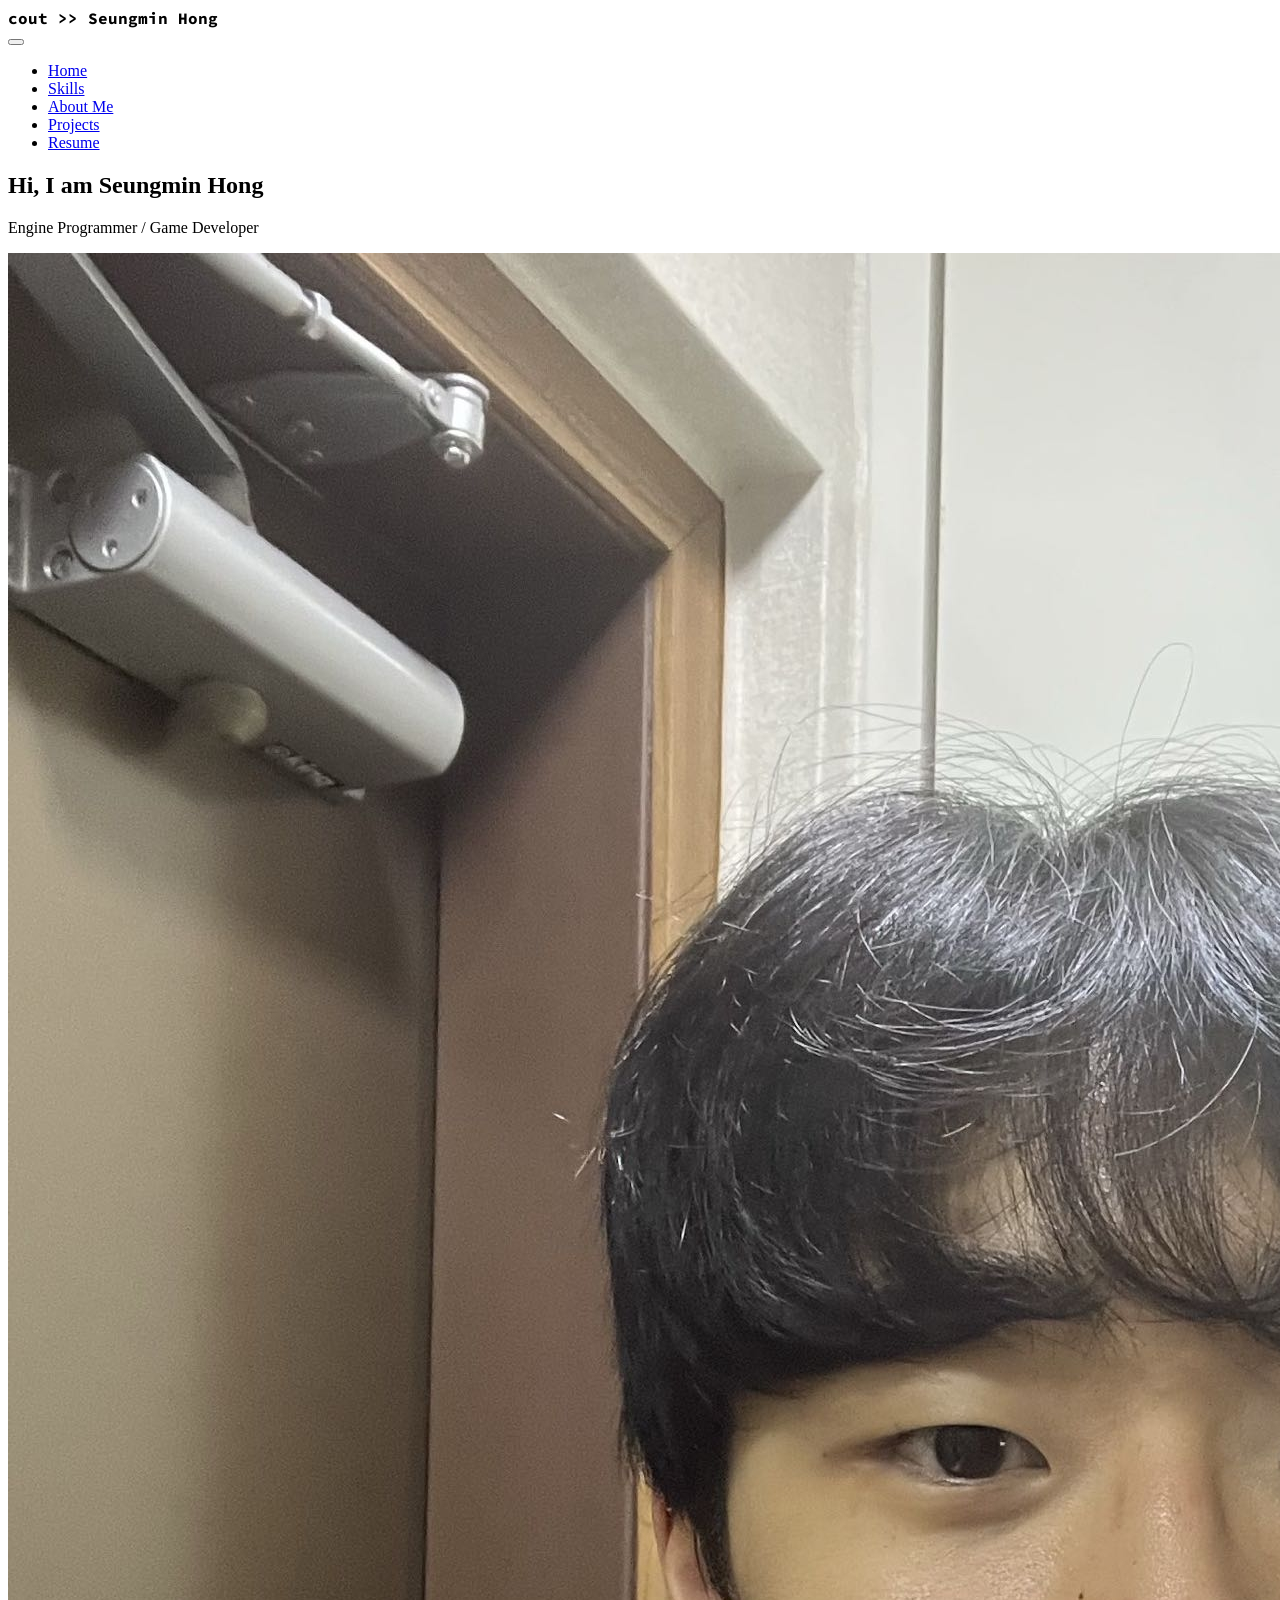
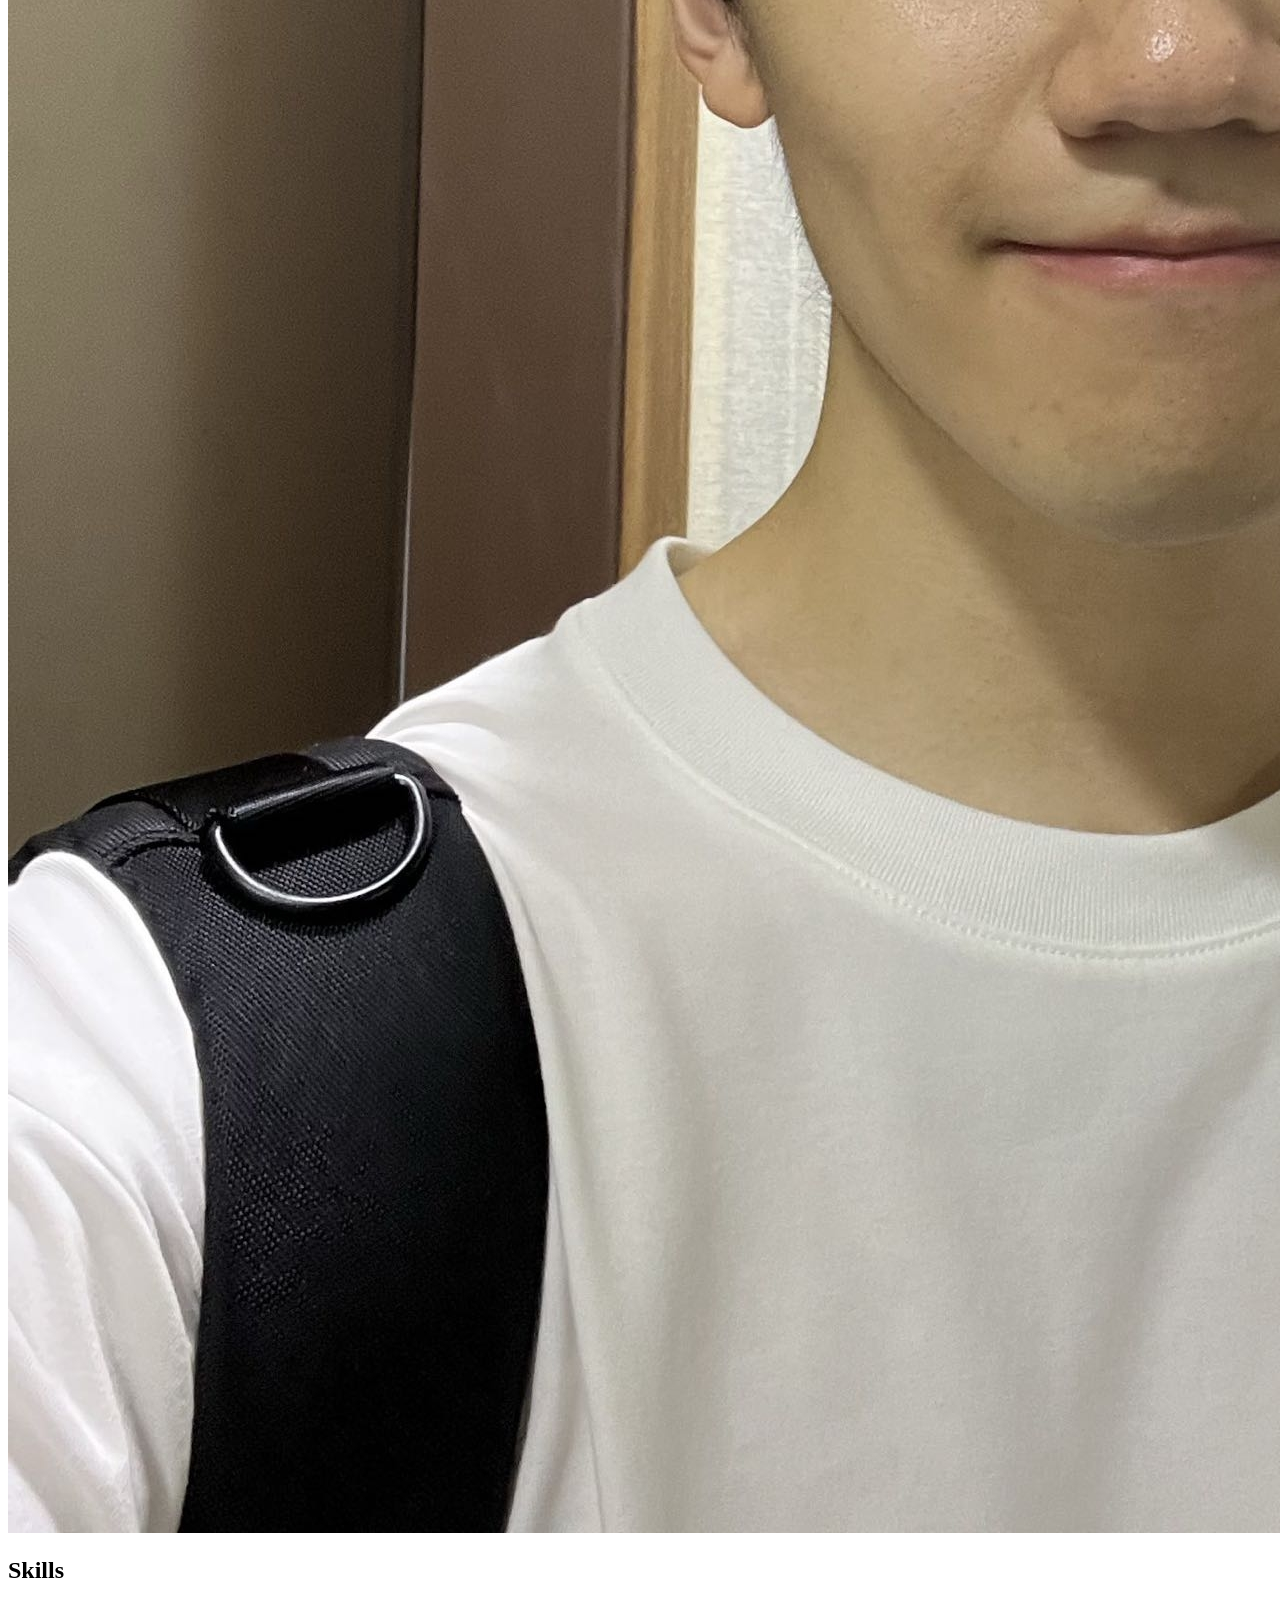
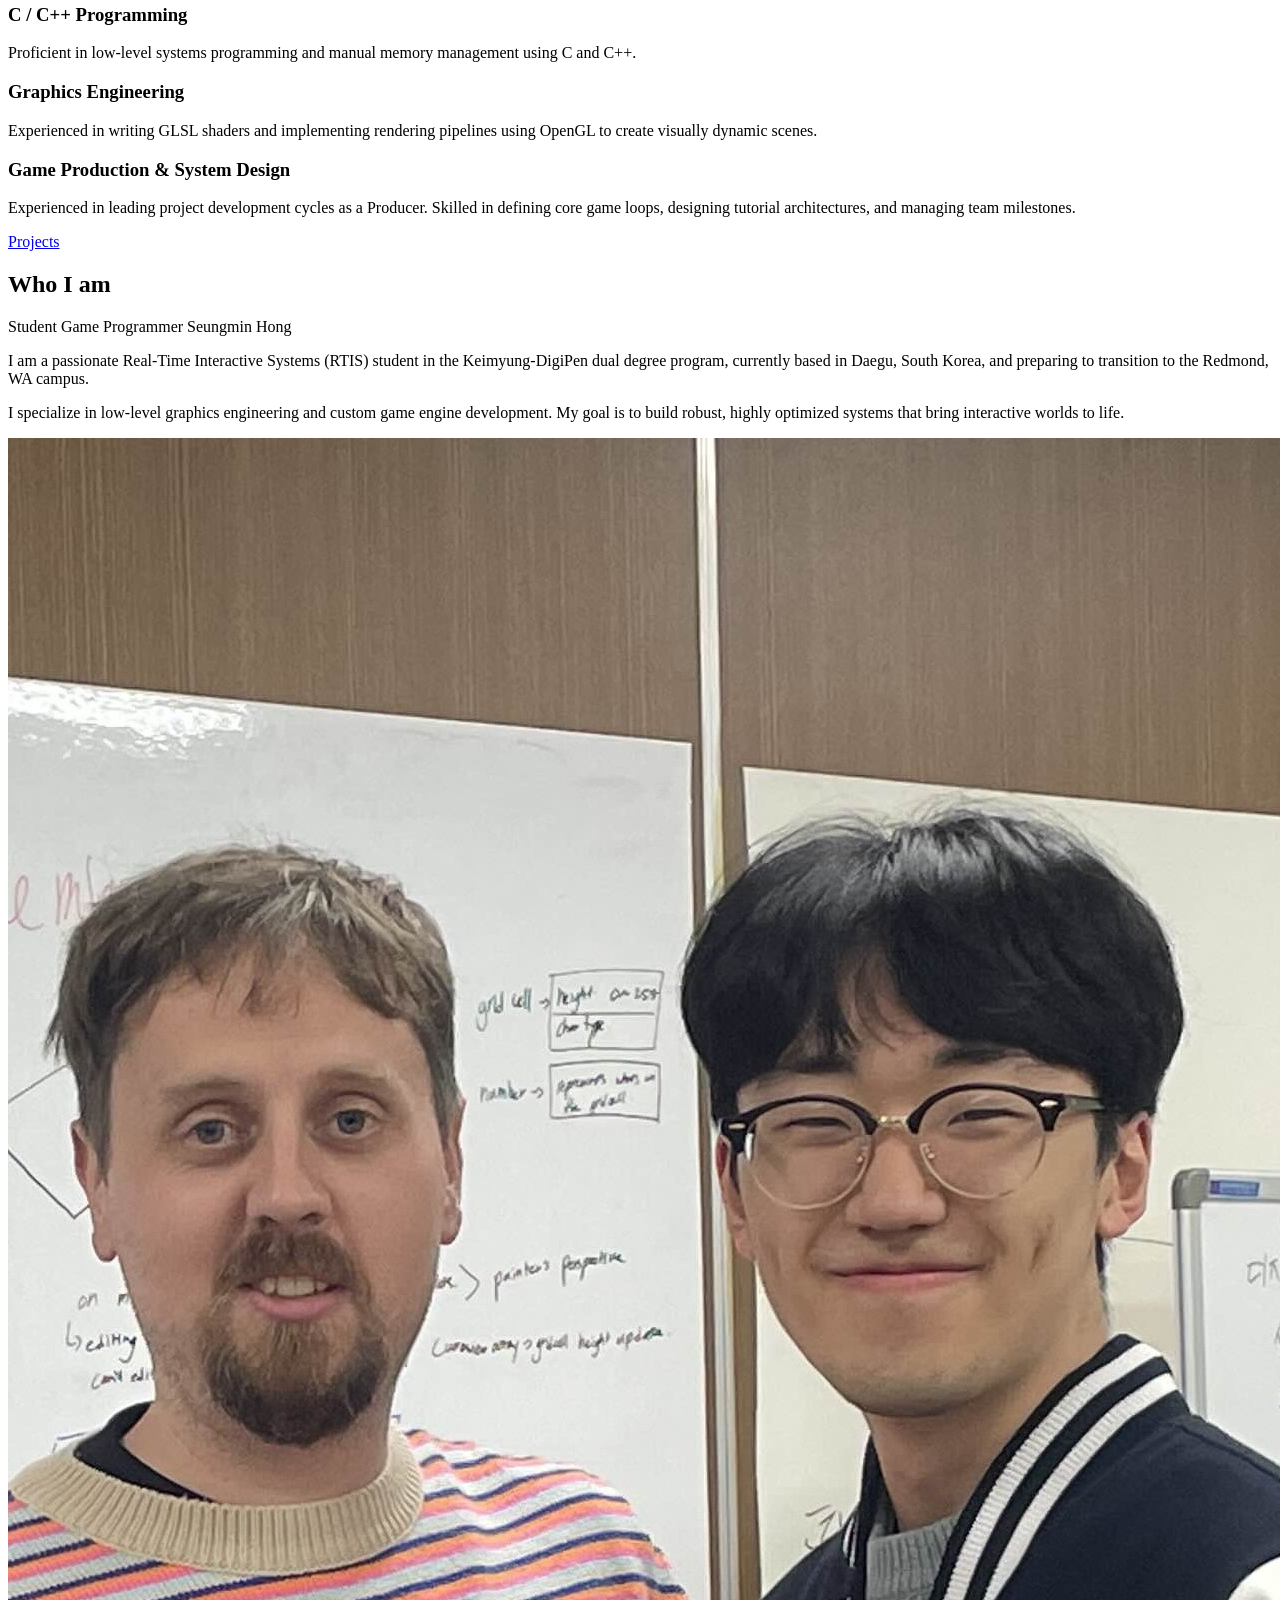
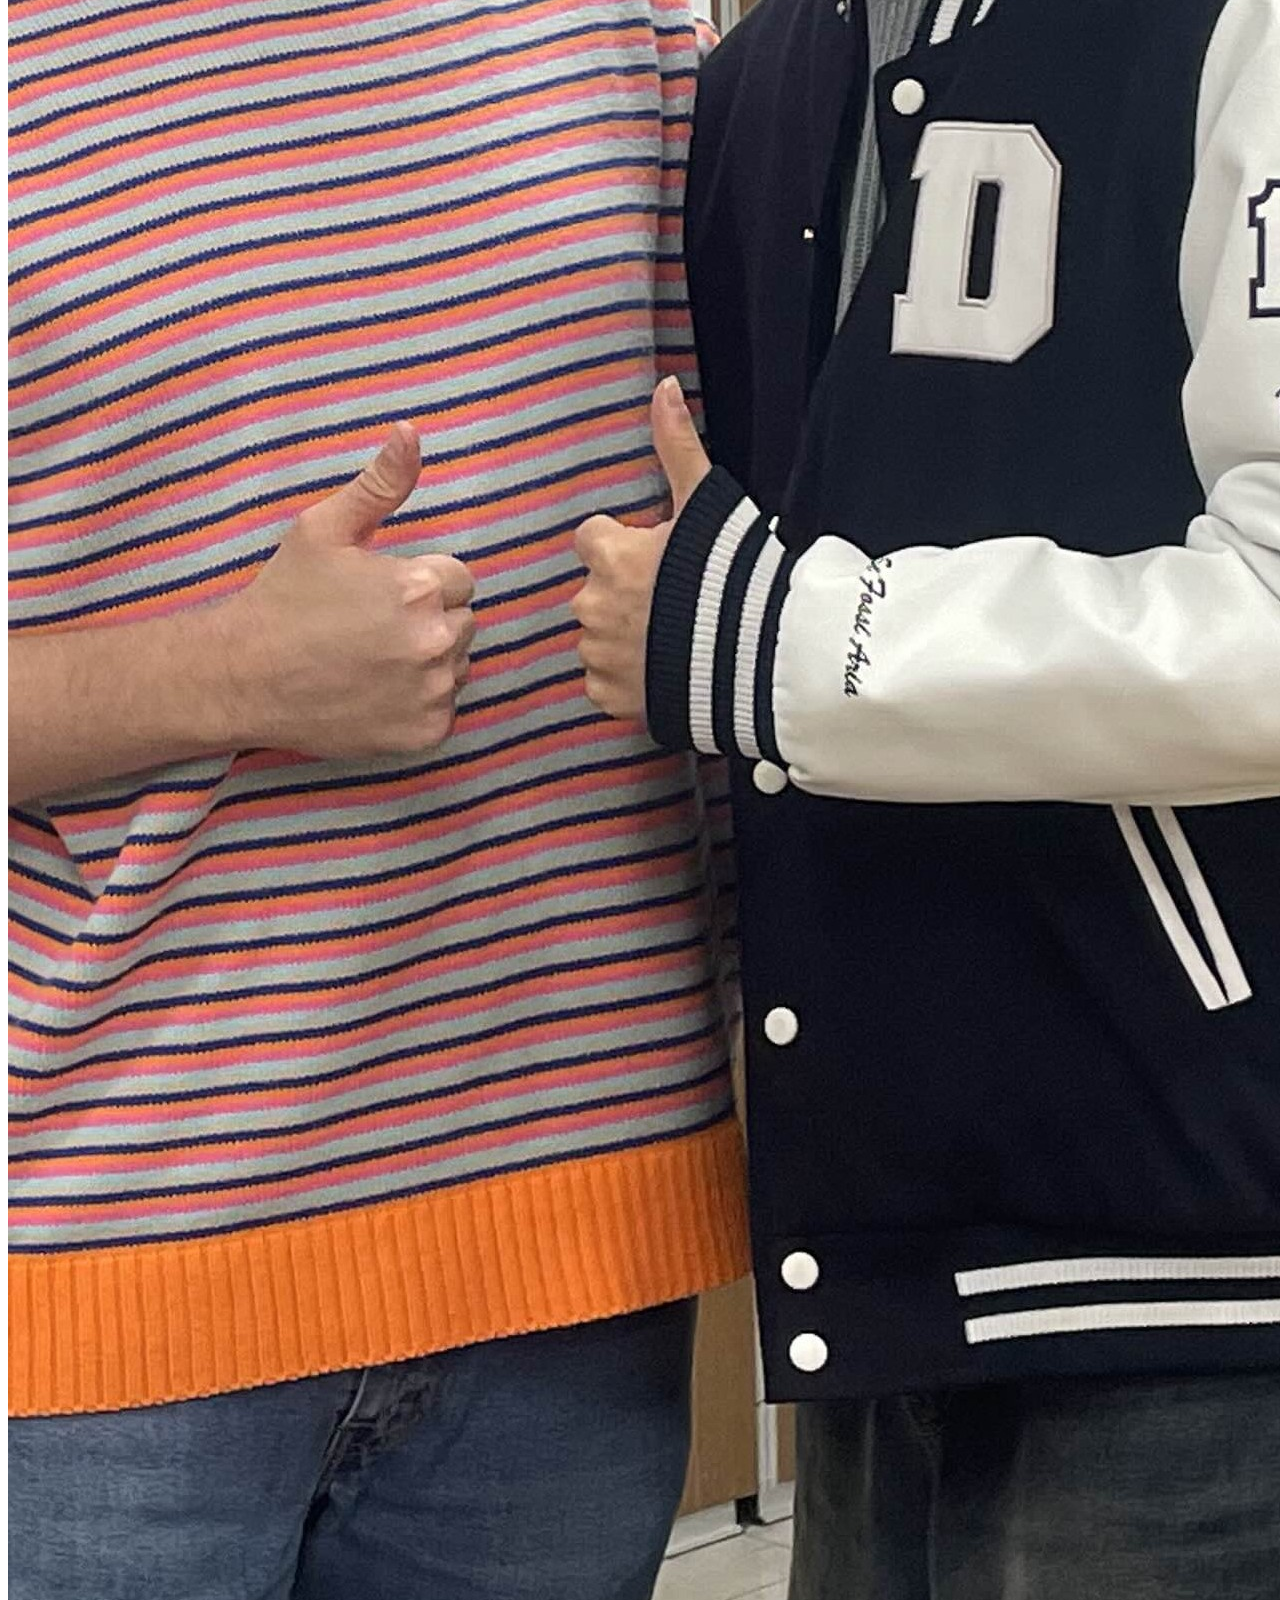
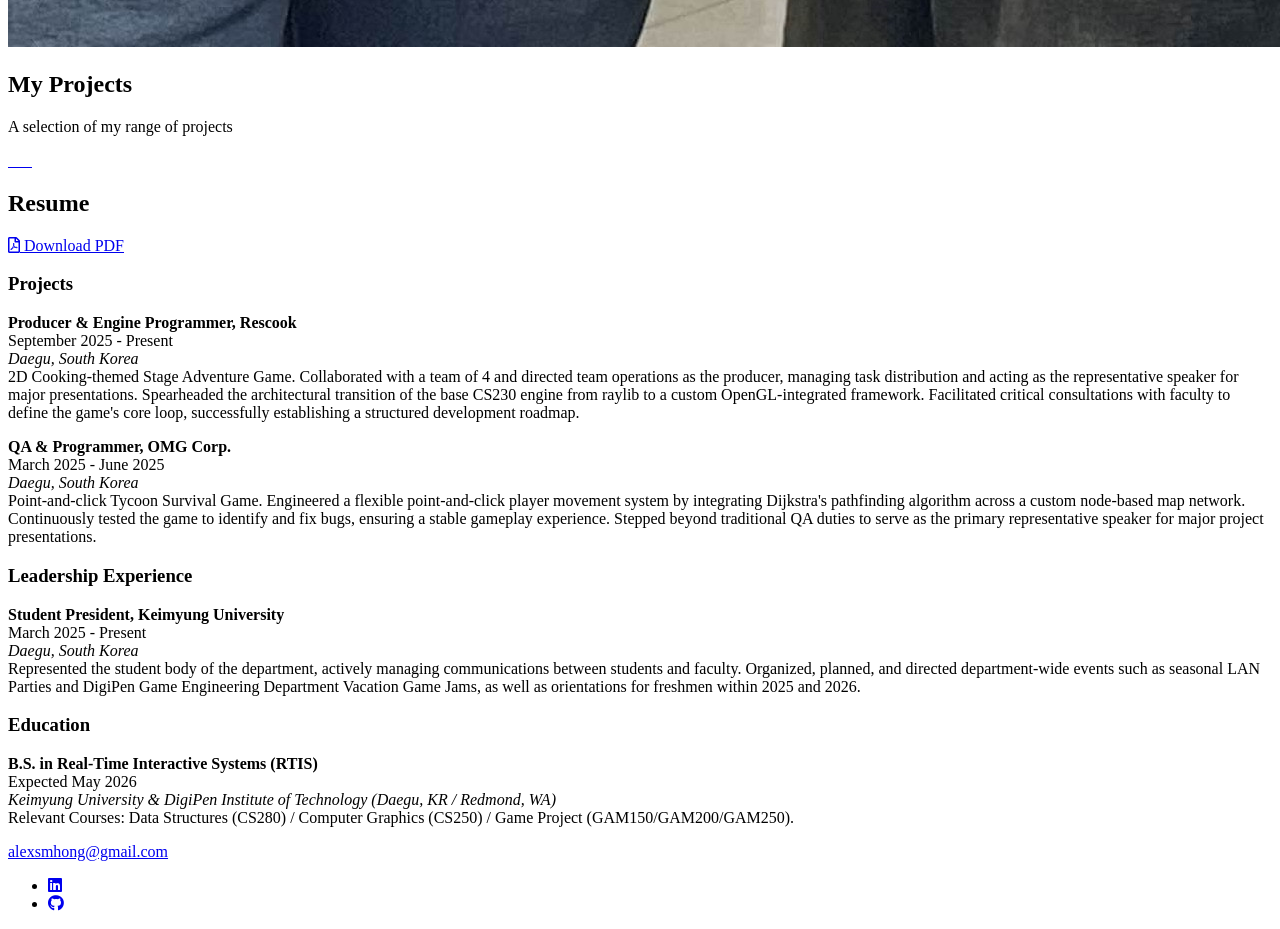
==== index.html @ ca01b5e2 "Portfolio Setup" ====
<!-- https://youtu.be/_xkSvufmjEs?si=mh-MXT2ZdUasYAYn&t=3416 -->
<!-- adobe.ly/2GAgF93 -->
<!-- https://scrimba.com/build-and-deploy-your-portfolio-c012 -->
<!DOCTYPE html>
<html lang="en">

<head>
    <meta charset="UTF-8">
    <link rel="icon" type="image/svg+xml" href="../img/face.jpg">

    <!-- Help auto scale for desktop & mobile -->
    <meta name="viewport" content="width=device-width, initial-scale=1.0" />
    <title>Seungmin Hong - Portfolio</title>

    <!-- Normalize the difference across browsers  https://necolas.github.io/normalize.css/ -->
    <link rel="stylesheet" href="external/normalize.css" />

    <link rel="stylesheet" href="https://cdnjs.cloudflare.com/ajax/libs/font-awesome/5.11.2/css/all.css"
        integrity="sha256-46qynGAkLSFpVbEBog43gvNhfrOj+BmwXdxFgVK/Kvc=" crossorigin="anonymous" />

    <!-- https://fonts.google.com/selection/embed -->
    <link rel="preconnect" href="https://fonts.googleapis.com" />
    <link rel="preconnect" href="https://fonts.gstatic.com" crossorigin />
    <link
        href="https://fonts.googleapis.com/css2?family=Source+Code+Pro:ital,wght@0,200..900;1,200..900&family=Source+Sans+3:ital,wght@0,200..900;1,200..900&display=swap"
        rel="stylesheet" />

    <link rel="stylesheet" href="css/style.css" />
</head>

<body>
    <header>
        <div class="logo">
            <span style="font-weight: bold; font-family: 'Source Code Pro', monospace;">cout >> Seungmin Hong</span>
        </div>
        <button class="nav-toggle" aria-label="toggle navigation">
            <span class="hamburger"></span>
        </button>
        <nav class="nav">
            <ul class="nav__list">
                <li class="nav__item"> <a href="#home" class="nav__link">Home</a> </li>
                <li class="nav__item"> <a href="#skills" class="nav__link">Skills</a> </li>
                <li class="nav__item"> <a href="#about" class="nav__link">About Me</a> </li>
                <li class="nav__item"> <a href="#projects" class="nav__link">Projects</a> </li>
                <li class="nav__item"> <a href="#resume" class="nav__link">Resume</a> </li>
            </ul>
        </nav>
    </header>

    <!-- Introduction -->

    <section class="intro" id="home">
        <h1 class="section__title section__title--intro">
            Hi, I am <strong>Seungmin Hong</strong>
        </h1>
        <p class="section__subtitle section__subtitle--intro">Engine Programmer / Game Developer</p>
        <img src="img/face.jpg" alt="a picture of Seungmin Hong" class="intro__img" />
    </section>

    <!-- My Services -->
    <section class="my-services" id="skills">
        <h2 class="section__title section__title--services">Skills</h2>
        <div class="services">
            <div class="service">
                <h3>C / C++ Programming</h3>
                <p>
                    Proficient in low-level systems programming and manual memory management using C and C++.
                </p>
            </div>

            <div class="service">
                <h3>Graphics Engineering</h3>
                <p>
                    Experienced in writing GLSL shaders and implementing rendering pipelines using OpenGL to create visually dynamic scenes.
                </p>
            </div>

            <div class="service">
                <h3>Game Production & System Design</h3>
                <p>
                    Experienced in leading project development cycles as a Producer. Skilled in defining core game loops, designing tutorial architectures, and managing team milestones.
                </p>
            </div>
        </div>

        <a href="#projects" class="btn">Projects</a>
    </section>

    <!-- About Me -->
    <section class="about-me" id="about">
        <h2 class="section__title section__title--about">Who I am</h2>
        <p class="section__subtitle section__subtitle--about">
            Student Game Programmer Seungmin Hong
        </p>

        <div class="about-me__body">
            <p>
                I am a passionate Real-Time Interactive Systems (RTIS) student in the Keimyung-DigiPen dual degree program, currently based in Daegu, South Korea, and preparing to transition to the Redmond, WA campus.
            </p>
            <p>
                I specialize in low-level graphics engineering and custom game engine development. My goal is to build robust, highly optimized systems that bring interactive worlds to life.
            </p>
        </div>
        <img src="img/tall.jpg" alt="picture of Seungmin Hong" class="about-me__img" />
    </section>

    <!-- My Portfolio -->
    <section class="my-projects" id="projects">
        <h2 class="section__title section__title--projects">My Projects</h2>
        <p class="section__subtitle section__subtitle--projects">
            A selection of my range of projects
        </p>
        <div class="portfolio">
            <a href="portfolio/01_hello.html" class="portfolio__item">
                <img src="img/portfolio_thumbnails/01_hello.jpg" alt="" class="portfolio__img" />
            </a>
            <a href="portfolio/02_meshes.html" class="portfolio__item">
                <img src="img/portfolio_thumbnails/02_meshes.jpg" alt="" class="portfolio__img" />
            </a>
            <a href="portfolio/03_fog.html" class="portfolio__item">
                <img src="img/portfolio_thumbnails/03_fog.jpg" alt="" class="portfolio__img" />
            </a>
            <a href="portfolio/04_toon.html" class="portfolio__item">
                <img src="img/portfolio_thumbnails/04_toon.jpg" alt="" class="portfolio__img" />
            </a>
            <a href="portfolio/05_shadow.html" class="portfolio__item">
                <img src="img/portfolio_thumbnails/05_shadow.jpg" alt="" class="portfolio__img" />
            </a>
            <a href="portfolio/06_value.html" class="portfolio__item">
                <img src="img/portfolio_thumbnails/06_value.jpg" alt="" class="portfolio__img" />
            </a>
            <a href="portfolio/07_gradient.html" class="portfolio__item">
                <img src="img/portfolio_thumbnails/07_gradient.jpg" alt="" class="portfolio__img" />
            </a>

        </div>
    </section>

    <!-- Resume Section -->
    <section class="my-resume" id="resume">
        <h2 class="section__title section__title--resume">Resume</h2>
        <a target="_blank" href="docs/Resume.pdf"><i class="far fa-file-pdf"></i> Download PDF</a>

        <div class="resume-section">
            <h3>Projects</h3>
            <div class="resume-item">
                <p>
                    <b>Producer & Engine Programmer, Rescook</b><br>
                    September 2025 - Present<br>
                    <em>Daegu, South Korea</em><br>
                    2D Cooking-themed Stage Adventure Game. Collaborated with a team of 4 and directed team operations as the producer, managing task distribution and acting as the representative speaker for major presentations. Spearheaded the architectural transition of the base CS230 engine from raylib to a custom OpenGL-integrated framework. Facilitated critical consultations with faculty to define the game's core loop, successfully establishing a structured development roadmap.
                </p>
            </div>
            <div class="resume-item">
                <p>
                    <b>QA & Programmer, OMG Corp.</b><br>
                    March 2025 - June 2025<br>
                    <em>Daegu, South Korea</em><br>
                    Point-and-click Tycoon Survival Game. Engineered a flexible point-and-click player movement system by integrating Dijkstra's pathfinding algorithm across a custom node-based map network. Continuously tested the game to identify and fix bugs, ensuring a stable gameplay experience. Stepped beyond traditional QA duties to serve as the primary representative speaker for major project presentations.
                </p>
            </div>

            <h3>Leadership Experience</h3>
            <div class="resume-item">
                <p>
                    <b>Student President, Keimyung University</b><br>
                    March 2025 - Present<br>
                    <em>Daegu, South Korea</em><br>
                    Represented the student body of the department, actively managing communications between students and faculty. Organized, planned, and directed department-wide events such as seasonal LAN Parties and DigiPen Game Engineering Department Vacation Game Jams, as well as orientations for freshmen within 2025 and 2026.
                </p>
            </div>

            <h3>Education</h3>
            <div class="resume-item">
                <p>
                    <b>B.S. in Real-Time Interactive Systems (RTIS)</b><br>
                    Expected May 2026<br>
                    <em>Keimyung University & DigiPen Institute of Technology (Daegu, KR / Redmond, WA)</em><br>
                    Relevant Courses: Data Structures (CS280) / Computer Graphics (CS250) / Game Project (GAM150/GAM200/GAM250).
                </p>
            </div>
        </div>
    </section>
    <!-- /Resume Section -->

    <!-- Footer -->
    <footer class="footer">
        <a href="mailto:alexsmhong@gmail.com" class="footer__link">alexsmhong@gmail.com</a>
        <ul class="social-list">
            <li class="social-list__item">
                <a class="social-list__link" href="https://www.linkedin.com/in/vipa-undefined-a0816b303/" target="_blank">
                    <i class="fab fa-linkedin"></i>
                </a>
            </li>
            <li class="social-list__item">
                <a class="social-list__link" href="https://github.com/vipav1pa" target="_blank">
                    <i class="fab fa-github"></i>
                </a>
            </li>
        </ul>
    </footer>

    <script src="js/index.js"></script>
</body>

</html>
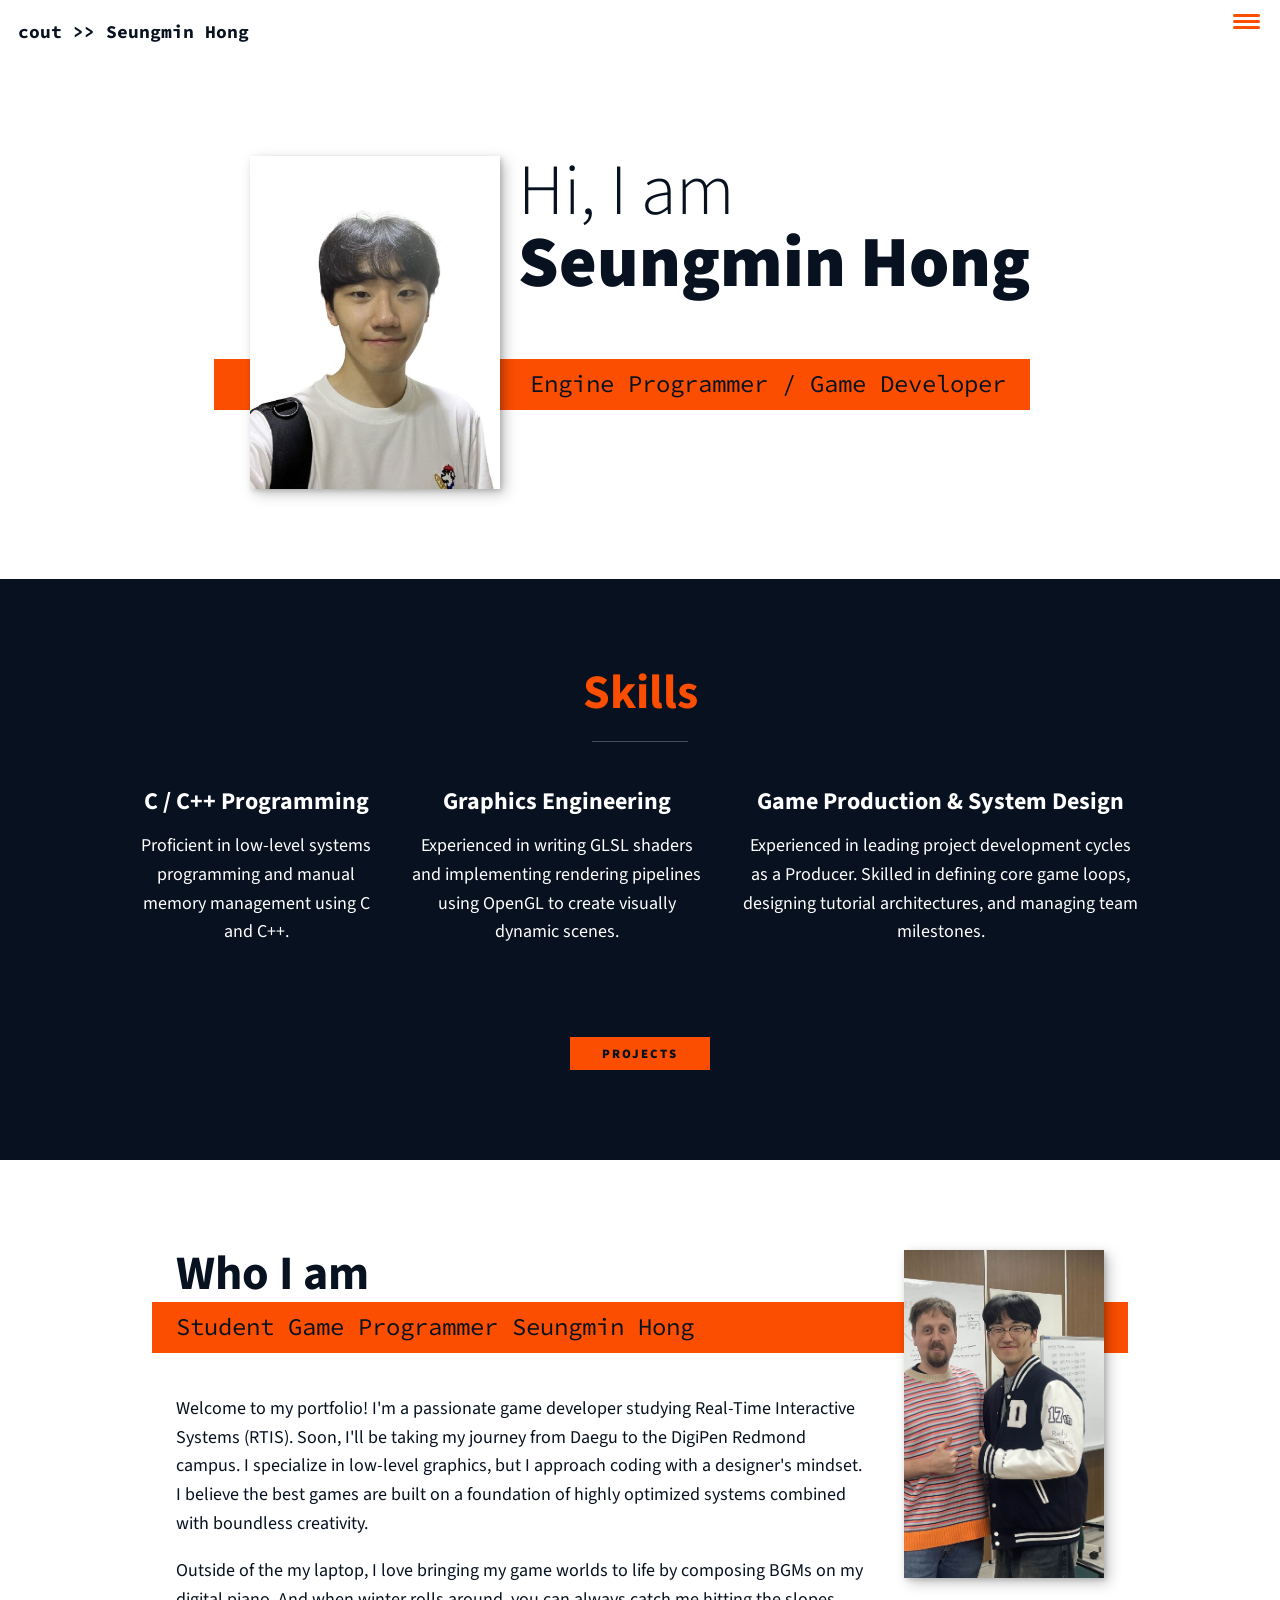
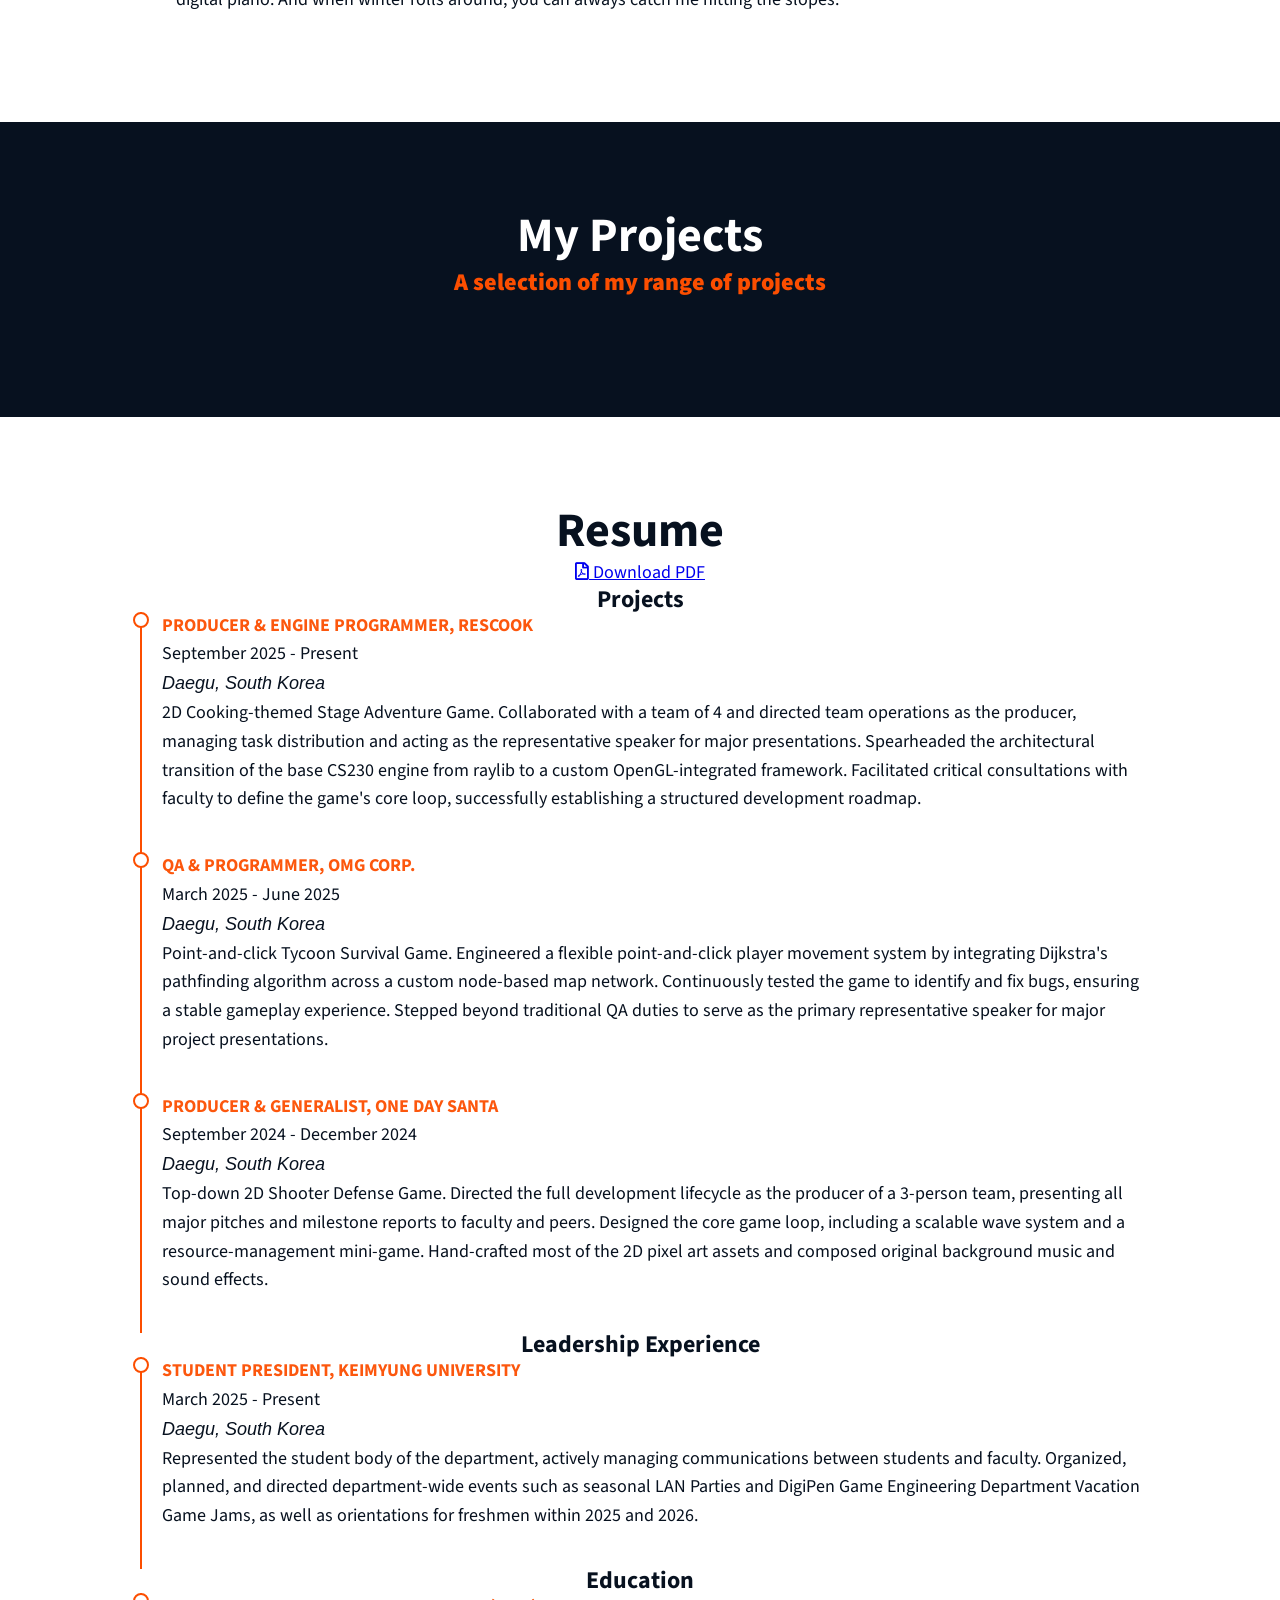
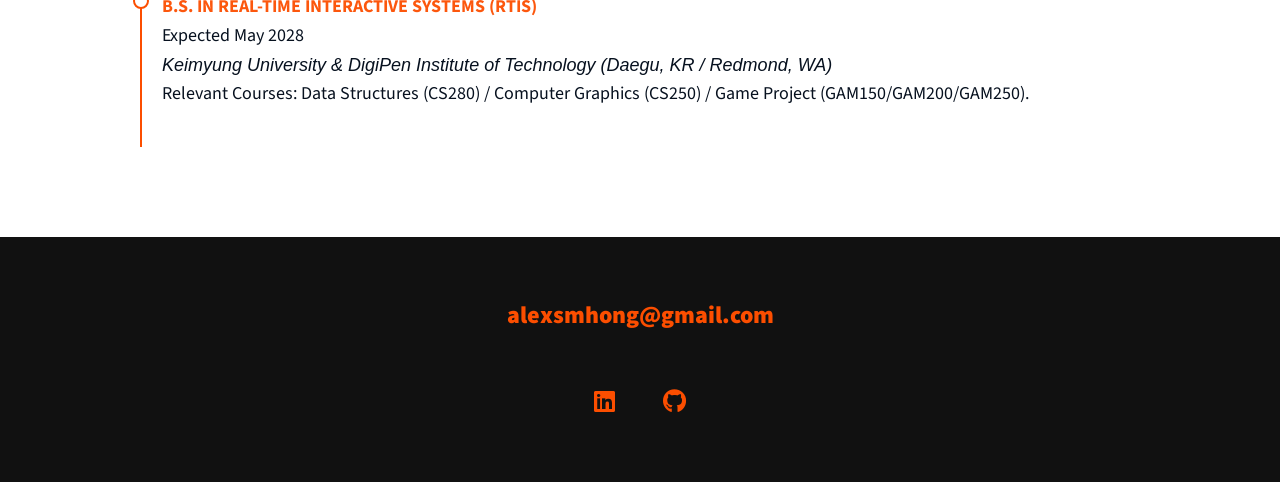
==== commit 7119aa89: "Portfolio Update" ====
--- a/index.html
+++ b/index.html
@@ -95,13 +95,13 @@
 
         <div class="about-me__body">
             <p>
-                I am a passionate Real-Time Interactive Systems (RTIS) student in the Keimyung-DigiPen dual degree program, currently based in Daegu, South Korea, and preparing to transition to the Redmond, WA campus.
+                Welcome to my portfolio! I'm a passionate game developer studying Real-Time Interactive Systems (RTIS). Soon, I'll be taking my journey from Daegu to the DigiPen Redmond campus. I specialize in low-level graphics, but I approach coding with a designer's mindset. I believe the best games are built on a foundation of highly optimized systems combined with boundless creativity.
             </p>
             <p>
-                I specialize in low-level graphics engineering and custom game engine development. My goal is to build robust, highly optimized systems that bring interactive worlds to life.
+                Outside of the my laptop, I love bringing my game worlds to life by composing BGMs on my digital piano. And when winter rolls around, you can always catch me hitting the slopes.
             </p>
         </div>
-        <img src="img/tall.jpg" alt="picture of Seungmin Hong" class="about-me__img" />
+        <img src="img/tall.jpg" alt="picture of Seungmin Hong"class="about-me__img" />
     </section>
 
     <!-- My Portfolio -->
@@ -159,6 +159,14 @@
                     Point-and-click Tycoon Survival Game. Engineered a flexible point-and-click player movement system by integrating Dijkstra's pathfinding algorithm across a custom node-based map network. Continuously tested the game to identify and fix bugs, ensuring a stable gameplay experience. Stepped beyond traditional QA duties to serve as the primary representative speaker for major project presentations.
                 </p>
             </div>
+            <div class="resume-item">
+                <p>
+                    <b>Producer & Generalist, One Day Santa</b><br>
+                    September 2024 - December 2024<br>
+                    <em>Daegu, South Korea</em><br>
+                    Top-down 2D Shooter Defense Game. Directed the full development lifecycle as the producer of a 3-person team, presenting all major pitches and milestone reports to faculty and peers. Designed the core game loop, including a scalable wave system and a resource-management mini-game. Hand-crafted most of the 2D pixel art assets and composed original background music and sound effects.
+                </p>
+            </div>
 
             <h3>Leadership Experience</h3>
             <div class="resume-item">
@@ -174,7 +182,7 @@
             <div class="resume-item">
                 <p>
                     <b>B.S. in Real-Time Interactive Systems (RTIS)</b><br>
-                    Expected May 2026<br>
+                    Expected May 2028<br>
                     <em>Keimyung University & DigiPen Institute of Technology (Daegu, KR / Redmond, WA)</em><br>
                     Relevant Courses: Data Structures (CS280) / Computer Graphics (CS250) / Game Project (GAM150/GAM200/GAM250).
                 </p>
--- a/css/style.css
+++ b/css/style.css
@@ -0,0 +1,552 @@
+/* make padding within widths rather calculating with total width? */
+*,
+*::before,
+*::after {
+  box-sizing: border-box;
+}
+
+/* Custom Properties */
+
+:root {
+  --ff-primary: "Source Sans 3", sans-serif;
+  --ff-secondary: "Source Code Pro", monospace;
+
+  --fw-reg: 300;
+  --fw-bold: 900;
+
+  --clr-light: #ffffff;
+  --clr-dark: #07111F;   
+  --clr-accent: #FC4E00; 
+
+  --fs-h1: 3rem;
+  --fs-h2: 2.25rem;
+  --fs-h3: 1.25rem;
+  --fs-body: 1rem;
+
+  --bs: 0.25em 0.25em 0.75em rgba(0, 0, 0, 0.25),
+    0.125em 0.125em 0.25em rgba(0, 0, 0, 0.15);
+}
+
+/* With wider screens use differnt/bigger numbers */
+@media (min-width: 800px) {
+  :root {
+    --fs-h1: 4.5rem;
+    --fs-h2: 3rem;
+    --fs-h3: 1.5rem;
+    --fs-body: 1.125rem;
+  }
+}
+
+/* General Styles */
+
+html {
+  scroll-behavior: smooth;
+}
+
+body {
+  background: var(--clr-light);
+  color: var(--clr-dark);
+  margin: 0;
+  font-family: var(--ff-primary);
+  font-size: var(--fs-body);
+  line-height: 1.6;
+}
+
+section {
+  padding: 5em 2em;
+}
+
+img {
+  display: block;
+  max-width: 100%;
+}
+
+strong {
+  font-weight: var(--fw-bold);
+}
+
+:focus {
+  outline: 3px solid var(--clr-accent);
+  outline-offset: 3px;
+}
+
+.btn {
+  display: inline-block;
+  padding: 0.5em 2.5em;
+  background: var(--clr-accent);
+  color: var(--clr-dark);
+  text-decoration: none;
+  cursor: pointer;
+  font-size: 0.8rem;
+  text-transform: uppercase;
+  letter-spacing: 2px;
+  font-weight: var(--fw-bold);
+  transition: transform 200ms ease-in-out;
+}
+
+.btn:hover {
+  transform: scale(1.1);
+}
+
+/* Typography */
+
+h1,
+h2,
+h3 {
+  line-height: 1;
+  margin: 0;
+}
+
+h1 {
+  font-size: var(--fs-h1);
+}
+
+h2 {
+  font-size: var(--fs-h2);
+}
+
+h3 {
+  font-size: var(--fs-h3);
+}
+
+.section__title {
+  margin-bottom: 0.25rem;
+}
+
+.section__title--intro {
+  font-weight: var(--fw-reg);
+}
+
+.section__title--intro strong {
+  display: block;
+}
+
+.section__subtitle {
+  margin: 0;
+  font-size: var(--fs-h3);
+}
+
+.section__subtitle--intro,
+.section__subtitle--about {
+  background: var(--clr-accent);
+  padding: 0.25em 1em;
+  font-family: var(--ff-secondary);
+  margin-bottom: 1em;
+}
+
+.section__subtitle--projects {
+  color: var(--clr-accent);
+  font-weight: var(--fw-bold);
+  margin-bottom: 1em;
+}
+
+/* header */
+header {
+  display: flex;
+  justify-content: space-between;
+  padding: 1em;
+}
+.logo {
+  max-width: 528px;
+}
+
+.nav {
+  position: fixed;
+  background: var(--clr-dark);
+  color: var(--clr-light);
+  top: 0;
+  bottom: 0;
+  left: 0;
+  right: 0;
+  z-index: 100;
+
+  transform: translateX(100%);
+  transition: transform 250ms cubic-bezier(0.5, 0, 0.5, 1);
+}
+
+.nav__list {
+  list-style: none;
+  display: flex;
+  height: 100%;
+  flex-direction: column;
+  justify-content: space-evenly;
+  align-items: center;
+  margin: 0;
+  padding: 0;
+}
+
+.nav__link {
+  color: inherit;
+  font-weight: var(--fw-bold);
+  font-size: var(--fs-h2);
+  text-decoration: none;
+}
+
+.nav__link:hover {
+  color: var(--clr-accent);
+}
+
+.nav-toggle {
+  padding: 0.5em;
+  background: transparent;
+  border: 0;
+  cursor: pointer;
+  position: absolute;
+  right: 1em;
+  top: 1em;
+  z-index: 1000;
+}
+
+.nav-open .nav {
+  transform: translateX(0);
+}
+
+.nav-open .nav-toggle {
+  position: fixed;
+}
+
+.nav-open .hamburger {
+  transform: rotate(0.625turn);
+}
+
+.nav-open .hamburger::before {
+  transform: rotate(90deg) translateX(-6px);
+}
+
+.nav-open .hamburger::after {
+  opacity: 0;
+}
+
+.hamburger {
+  display: block;
+  position: relative;
+}
+
+.hamburger,
+.hamburger::before,
+.hamburger::after {
+  background: var(--clr-accent);
+  width: 2em;
+  height: 3px;
+  border-radius: 1em;
+  transition: transform 250ms ease-in-out;
+}
+
+.hamburger::before,
+.hamburger::after {
+  content: "";
+  position: absolute;
+  left: 0;
+  right: 0;
+}
+
+.hamburger::before {
+  top: 6px;
+}
+.hamburger::after {
+  bottom: 6px;
+}
+
+/* Intro Section */
+.intro {
+  position: relative;
+  z-index: 2;
+}
+
+.intro-bg {
+  position: absolute;
+  top: 0;
+  left: 0;
+  width: 100%;
+  height: 100%;
+  overflow: hidden;
+  z-index: -2;
+}
+
+.intro-bg iframe {
+  width: 100%;
+  height: 100%;
+  border: none;
+  position: absolute;
+  top: 0;
+  left: 0;
+}
+
+.intro__img {
+  box-shadow: var(--bs);
+}
+
+.section__subtitle--intro {
+  display: inline-block;
+}
+
+@media (min-width: 600px) {
+  .intro {
+    display: grid;
+    width: min-content;
+    margin: 0 auto;
+    column-gap: 1em;
+    grid-template-areas:
+      "img title"
+      "img subtitle";
+    grid-template-columns: min-content max-content;
+  }
+
+  .intro__img {
+    grid-area: img;
+    min-width: 250px;
+    position: relative;
+    z-index: 2;
+  }
+
+  .section__subtitle--intro {
+    align-self: start;
+    grid-column: -1/1;
+    grid-row: 2;
+    text-align: right;
+    position: relative;
+    left: -1.5em;
+    width: calc(100% + 1.5em);
+  }
+}
+
+/* my services section */
+
+.my-services {
+  background-color: var(--clr-dark);
+  background-image: url(../img/skills-bg.jpg);
+  background-size: cover;
+  background-blend-mode: overlay;
+  color: var(--clr-light);
+  text-align: center;
+}
+
+.section__title--services {
+  color: var(--clr-accent);
+  position: relative;
+}
+
+.section__title--services::after {
+  content: "";
+  display: block;
+  width: 2em;
+  height: 1px;
+  margin: 0.5em auto 1em;
+  background: var(--clr-light);
+  opacity: 0.25;
+}
+
+.services {
+  margin-bottom: 4em;
+}
+
+.service {
+  max-width: 500px;
+  margin: 0 auto;
+}
+
+@media (min-width: 800px) {
+  .services {
+    display: flex;
+    max-width: 1000px;
+    margin-left: auto;
+    margin-right: auto;
+  }
+
+  .service + .service {
+    margin-left: 2em;
+  }
+}
+
+/* About Me */
+
+.about-me {
+  max-width: 1000px;
+  margin: 0 auto;
+}
+
+.about-me__img {
+  box-shadow: var(--bs);
+}
+
+@media (min-width: 600px) {
+  .about-me {
+    display: grid;
+    grid-template-columns: 1fr 200px;
+    grid-template-areas:
+      "title img"
+      "subtitle img"
+      "text img";
+    column-gap: 2em;
+  }
+
+  .section__title--about {
+    grid-area: title;
+  }
+
+  .section__subtitle--about {
+    grid-column: 1 / -1;
+    grid-row: 2;
+    position: relative;
+    left: -1em;
+    width: calc(100% + 2em);
+    padding-left: 1em;
+    padding-right: calc(200px + 2.5em);
+  }
+
+  .about-me__img {
+    grid-area: img;
+    position: relative;
+    z-index: 2;
+  }
+}
+
+/* Portfolio / My projects */
+
+.my-projects {
+  background-color: var(--clr-dark);
+  color: var(--clr-light);
+  text-align: center;
+}
+
+.portfolio {
+  display: grid;
+  grid-template-columns: repeat(auto-fit, minmax(300px, 1fr));
+  max-width: 1200px;
+  margin: 0 auto;
+}
+
+.portfolio__item {
+  background: var(--clr-dark);
+  overflow: hidden;
+}
+
+.portfolio__img {
+  transition: transform 750ms cubic-bezier(0.5, 0, 0.5, 1), opacity 250ms linear;
+}
+
+.portfolio__item:focus {
+  position: relative;
+  z-index: 2;
+}
+
+.portfolio__img:hover,
+.portfolio__item:focus .portfolio__img {
+  transform: scale(1.2);
+  opacity: 0.75;
+}
+
+/*--------------------------------------------------------------
+# Resume Section
+--------------------------------------------------------------*/
+
+.section__title--resume {
+  text-align: center;
+}
+
+.my-resume {
+  display: flex;
+  flex-direction: column;
+  align-items: center;
+}
+
+.resume-section h3 {
+  color: var(--clr-dark);
+  text-align: center;
+}
+
+.resume-section .resume-item {
+  padding: 0 0 20px 20px;
+  margin-top: -18px;
+  border-left: 2px solid var(--clr-accent);
+  position: relative;
+  max-width: 1000px;
+}
+
+.resume-section .resume-item b {
+  text-transform: uppercase;
+  color: color-mix(in srgb, var(--clr-accent), transparent 5%);
+  position: sticky;
+}
+
+.resume-section .resume-item::before {
+  content: "";
+  position: absolute;
+  width: 16px;
+  height: 16px;
+  border-radius: 50px;
+  left: -9px;
+  top: 0;
+  background: var(--clr-light);
+  border: 2px solid var(--clr-accent);
+}
+
+/* Footer */
+
+.footer {
+  background: #111;
+  color: var(--clr-accent);
+  text-align: center;
+  padding: 2.5em 0;
+  font-size: var(--fs-h3);
+}
+
+.footer a {
+  color: inherit;
+  text-decoration: none;
+}
+
+.footer__link {
+  font-weight: var(--fw-bold);
+}
+
+.footer__link:hover,
+.social-list__link:hover {
+  opacity: 0.7;
+}
+
+.footer__link:hover {
+  text-decoration: underline;
+}
+
+.social-list {
+  list-style: none;
+  display: flex;
+  justify-content: center;
+  margin: 2em 0 0;
+  padding: 0;
+}
+
+.social-list__item {
+  margin: 0 0.5em;
+}
+
+.social-list__link {
+  padding: 0.5em;
+}
+
+/* individual portfolio item styles */
+
+.portfolio-item-individual {
+  padding: 0 2em 2em;
+  max-width: 1200px;
+  margin: 0 auto;
+}
+
+.portfolio-item-individual p,
+.portfolio-item-individual ul {
+  max-width: 600px;
+  margin-left: auto;
+  margin-right: auto;
+}
+
+.portfolio-item-individual iframe {
+  box-shadow: var(--bs);
+  display: block;
+  max-width: 1200px;
+  width: 100%;
+  height: auto;
+  aspect-ratio: 4 / 3; /* Maintain aspect ratio */
+  margin: 0 auto; /* Centering */
+  border: none;
+}
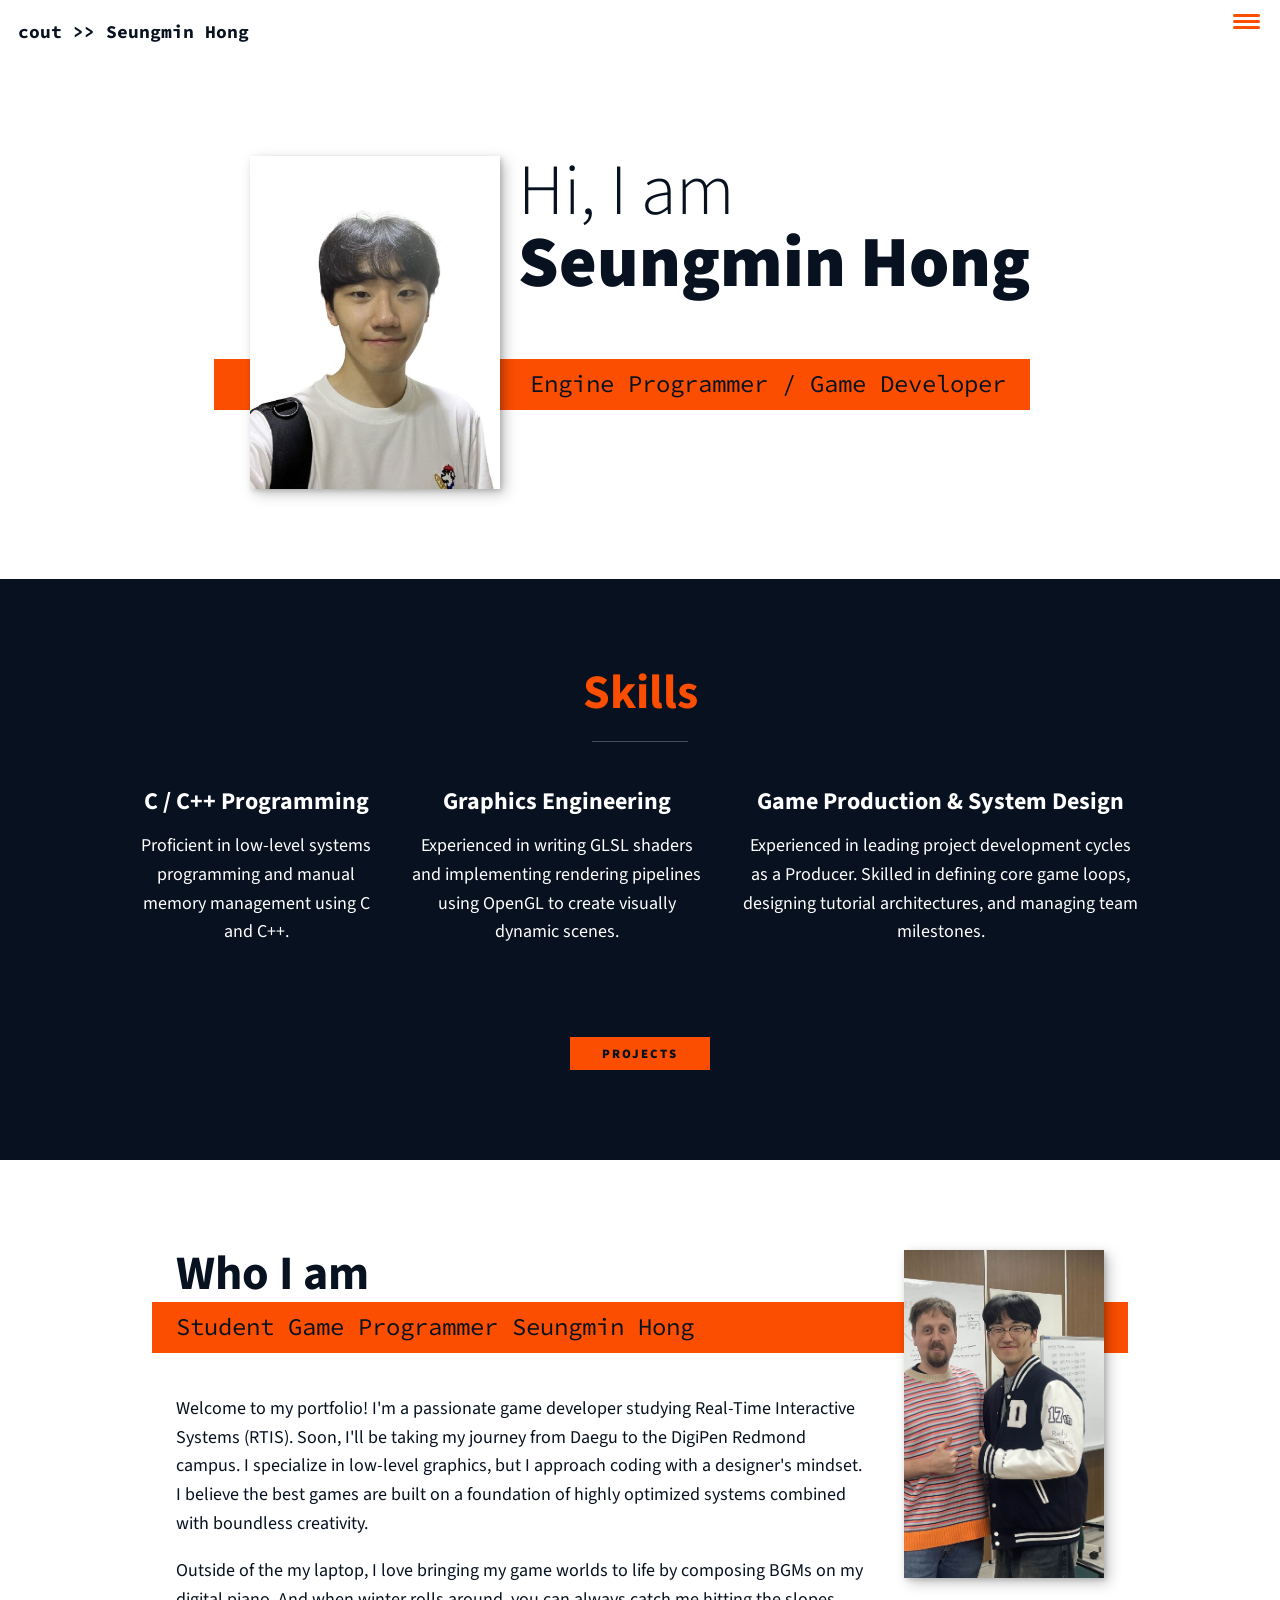
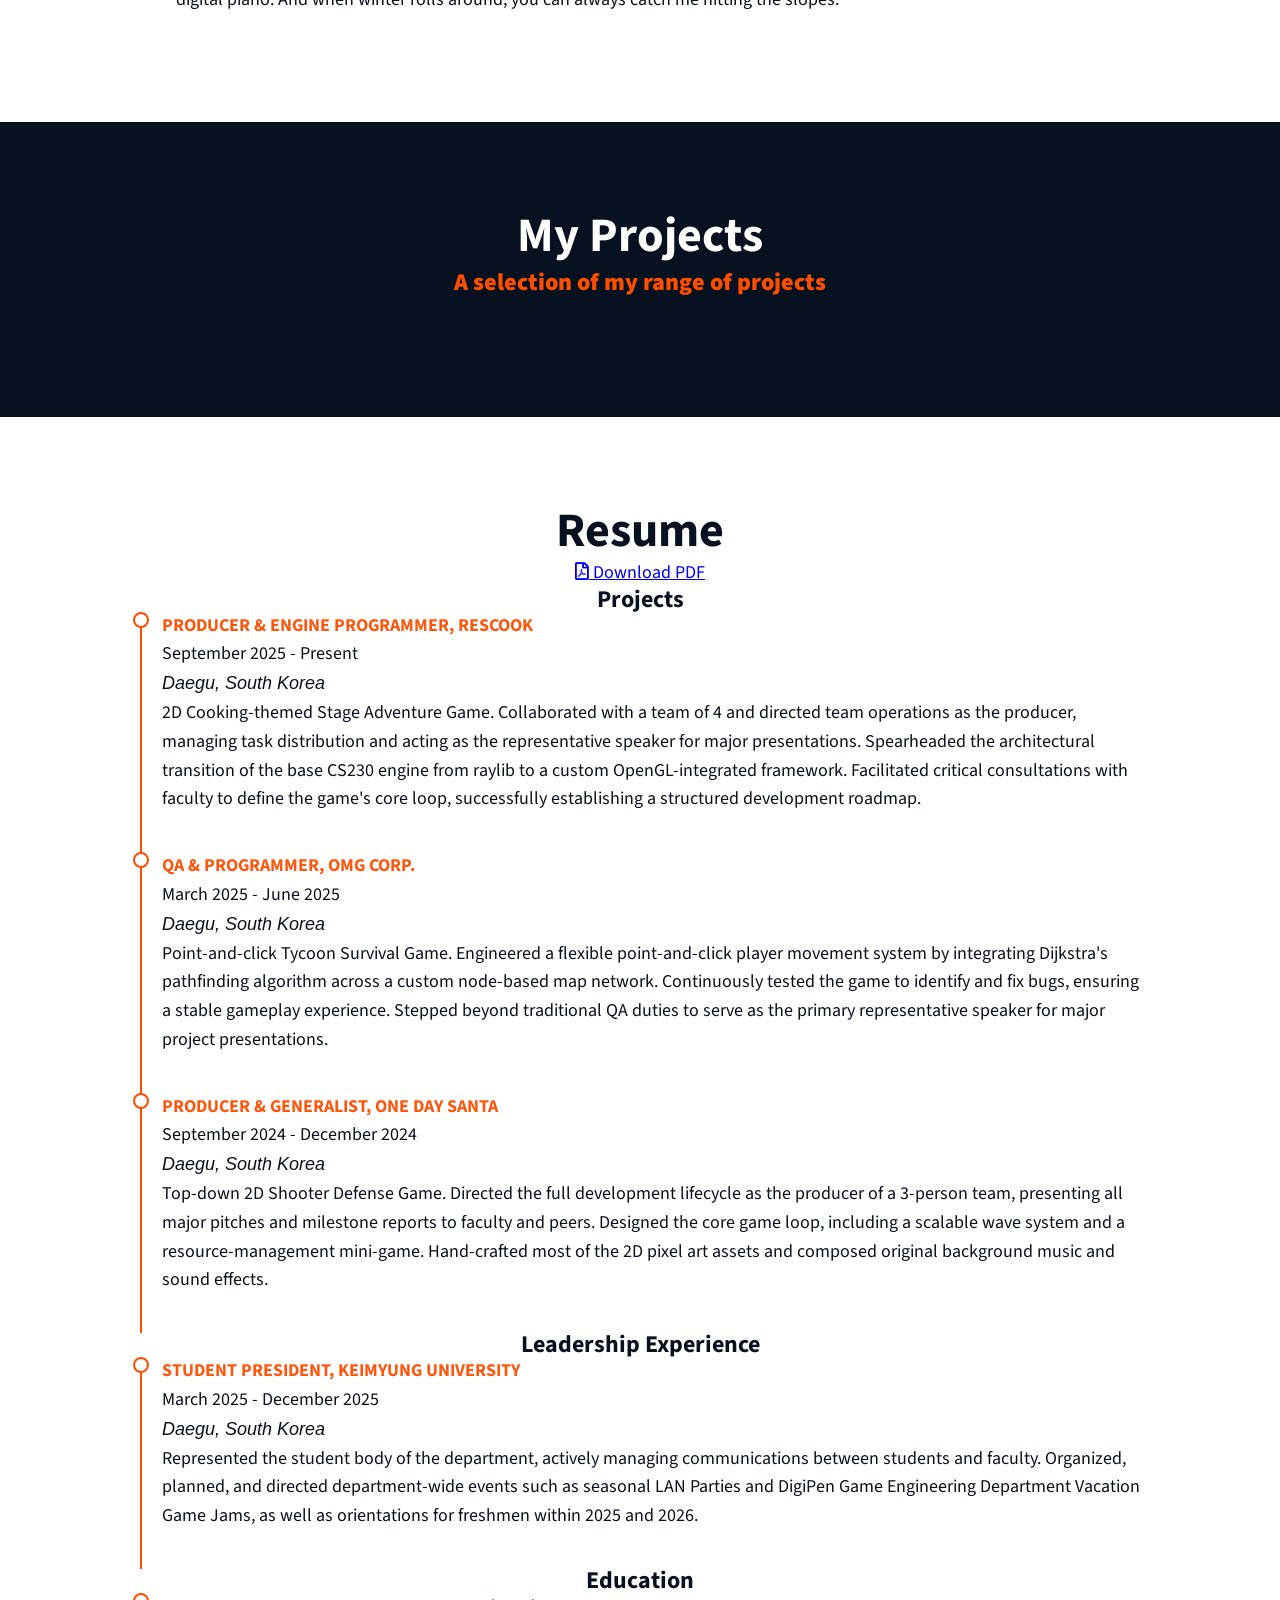
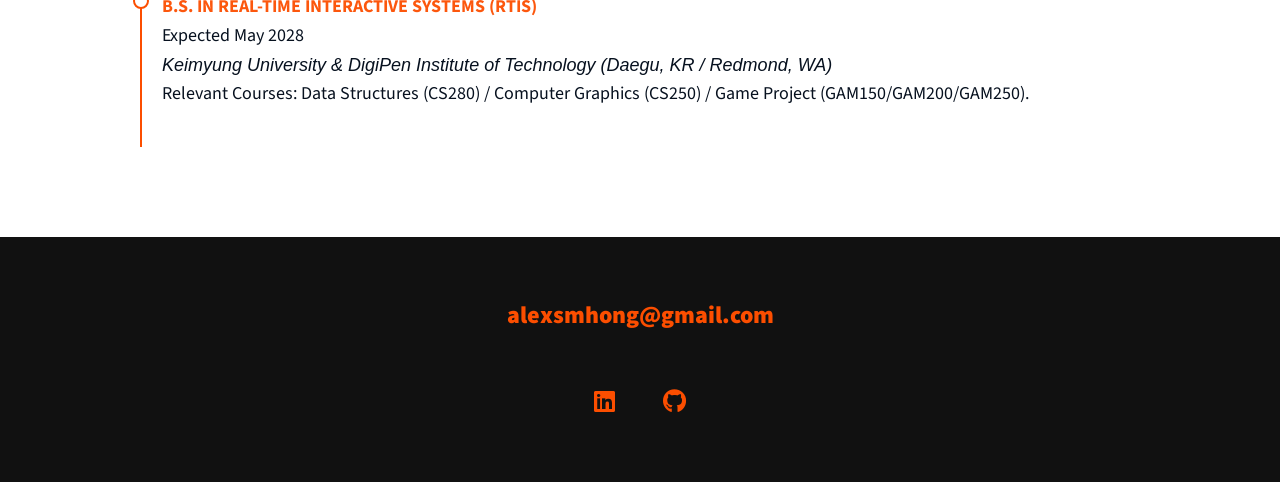
==== commit 99448e10: "Update fr" ====
--- a/index.html
+++ b/index.html
@@ -172,7 +172,7 @@
             <div class="resume-item">
                 <p>
                     <b>Student President, Keimyung University</b><br>
-                    March 2025 - Present<br>
+                    March 2025 - December 2025<br>
                     <em>Daegu, South Korea</em><br>
                     Represented the student body of the department, actively managing communications between students and faculty. Organized, planned, and directed department-wide events such as seasonal LAN Parties and DigiPen Game Engineering Department Vacation Game Jams, as well as orientations for freshmen within 2025 and 2026.
                 </p>
